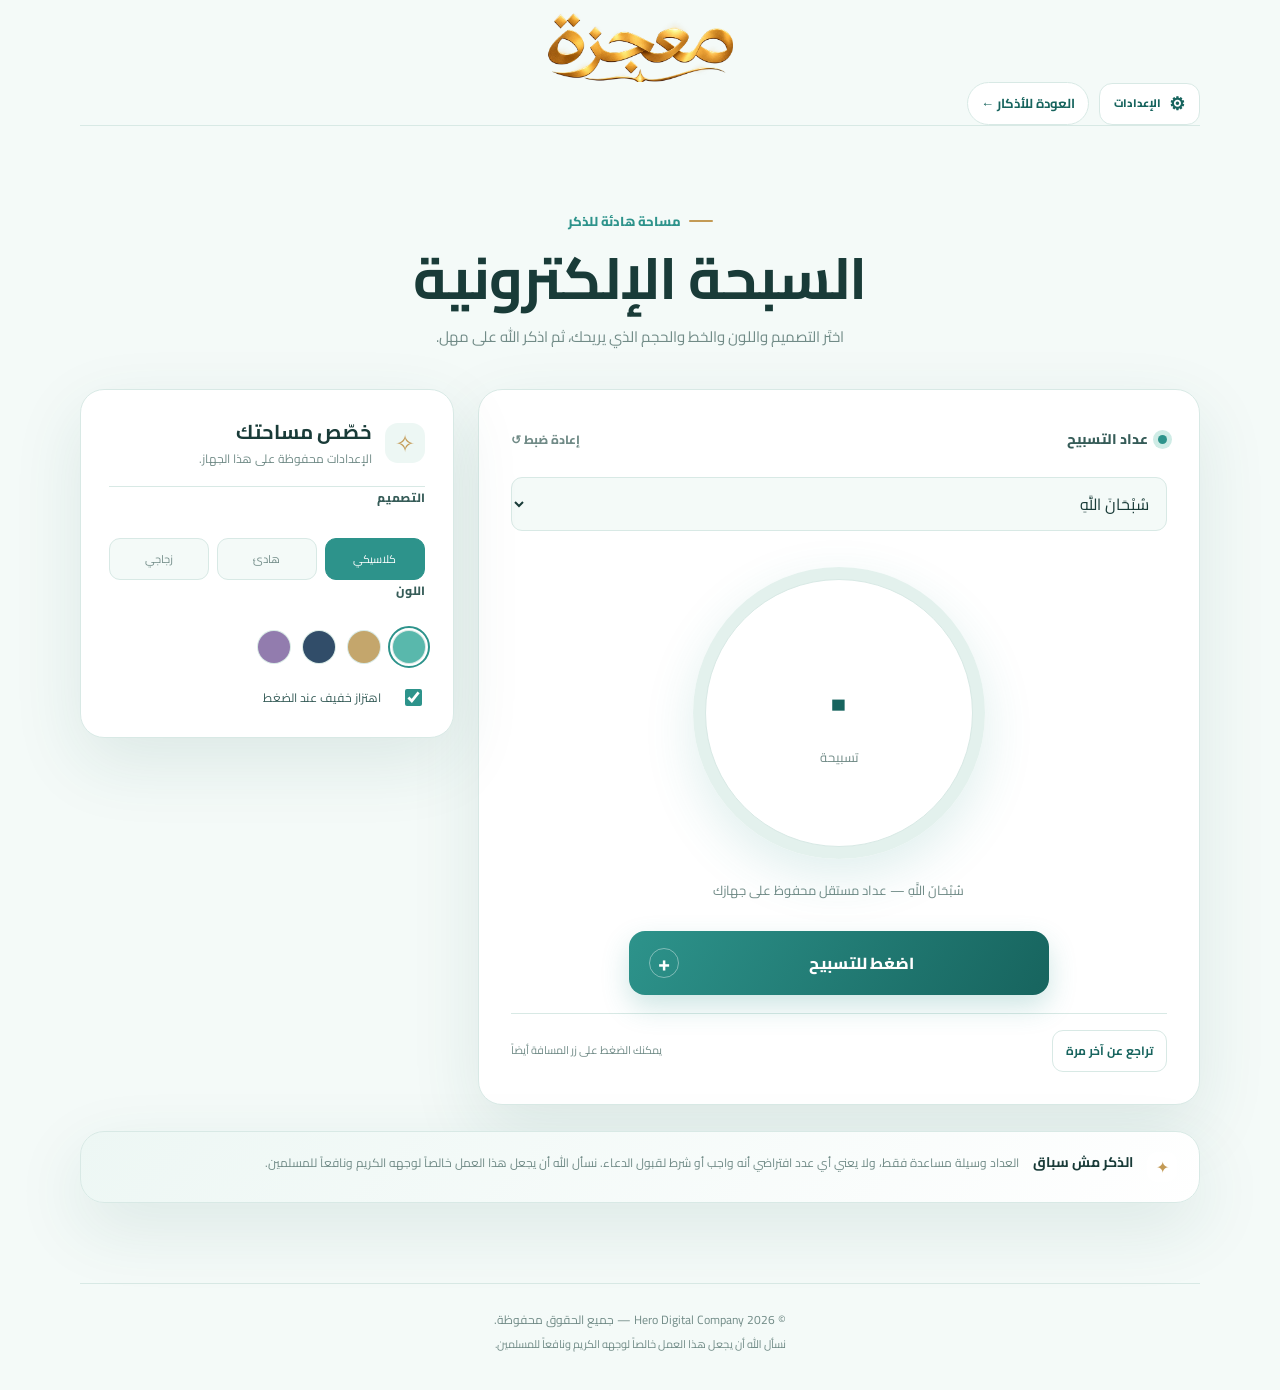
==== tasbih.html @ 2f0b6788 "Add files via upload Add Ma3jiza website files" ====
<!doctype html>
<html lang="ar" dir="rtl">
<head>
  <meta charset="utf-8">
  <meta name="viewport" content="width=device-width,initial-scale=1,viewport-fit=cover"><meta name="apple-mobile-web-app-capable" content="yes"><meta name="apple-mobile-web-app-title" content="معجزة"><meta name="mobile-web-app-capable" content="yes">
  <meta name="theme-color" content="#eaf6f3">
  <meta name="description" content="السبحة الإلكترونية من معجزة — عداد هادئ قابل للتخصيص.">
  <title>السبحة الإلكترونية | معجزة</title>
  <link rel="icon" href="app-icon-192.png" type="image/png"><link rel="apple-touch-icon" href="app-icon-192.png">
  <link rel="manifest" href="manifest.webmanifest">
  <link rel="preconnect" href="https://fonts.googleapis.com">
  <link rel="preconnect" href="https://fonts.gstatic.com" crossorigin>
  <link href="https://fonts.googleapis.com/css2?family=Amiri:wght@400;700&family=Cairo:wght@400;500;600;700;800&family=Noto+Naskh+Arabic:wght@400;500;600;700&family=Noto+Sans+Arabic:wght@400;500;600;700&family=Tajawal:wght@400;500;700;800&display=swap" rel="stylesheet">
  <link rel="stylesheet" href="tasbih-page.css">
</head>
<body data-theme="mint" data-layout="classic">
  <header class="tasbih-header">
    <a class="brand" href="index.html" aria-label="العودة إلى الرئيسية"><span class="brand-wordmark"><img src="logo-wordmark.png" alt="معجزة"></span></a>
    <div class="tasbih-header-actions"><button class="settings-trigger" id="settingsToggle" type="button" aria-haspopup="dialog" aria-controls="settingsDialog"><span aria-hidden="true">⚙</span><span>الإعدادات</span></button><a class="back-link" href="index.html">العودة للأذكار ←</a></div>
  </header>
  <main class="tasbih-shell">
    <section class="intro"><div class="eyebrow">مساحة هادئة للذكر</div><h1>السبحة الإلكترونية</h1><p>اختَر التصميم واللون والخط والحجم الذي يريحك، ثم اذكر الله على مهل.</p></section>
    <section class="tasbih-workspace">
      <div class="tasbih-card">
        <div class="tasbih-top"><span class="live-dot"></span><span>عداد التسبيح</span><button id="reset" class="text-button">إعادة ضبط ↺</button></div>
        <select id="dhikr" class="dhikr-select" aria-label="اختيار الذكر"><option>سُبْحَانَ اللَّهِ</option><option>الْحَمْدُ لِلَّهِ</option><option>اللَّهُ أَكْبَرُ</option><option>أَسْتَغْفِرُ اللَّهَ وَأَتُوبُ إِلَيْهِ</option><option>سُبْحَانَ اللَّهِ وَبِحَمْدِهِ</option><option>لَا إِلَهَ إِلَّا اللَّهُ</option></select>
        <div class="counter-area"><div class="counter-ring"><div class="counter-inner"><span id="count" aria-live="polite">0</span><small>تسبيحة</small></div></div><p id="message">عداد مستقل محفوظ على جهازك</p></div>
        <button id="tap" class="tap-button"><span>اضغط للتسبيح</span><b>+</b></button>
        <div class="tasbih-bottom"><button id="undo" class="secondary-button">تراجع عن آخر مرة</button><span>يمكنك الضغط على زر المسافة أيضاً</span></div>
      </div>
      <aside class="customizer" aria-label="تخصيص السبحة">
        <div class="customizer-heading"><span class="spark">✧</span><div><h2>خصّص مساحتك</h2><p>الإعدادات محفوظة على هذا الجهاز.</p></div></div>
        <fieldset><legend>التصميم</legend><div class="option-grid layouts"><button data-layout="classic" class="option active">كلاسيكي</button><button data-layout="minimal" class="option">هادئ</button><button data-layout="glass" class="option">زجاجي</button></div></fieldset>
        <fieldset><legend>اللون</legend><div class="swatches"><button class="swatch mint active" data-theme="mint" aria-label="فيروزي"></button><button class="swatch sand" data-theme="sand" aria-label="رملي"></button><button class="swatch night" data-theme="night" aria-label="ليلي"></button><button class="swatch lavender" data-theme="lavender" aria-label="لافندر"></button></div></fieldset>
        <label class="toggle"><input id="vibrate" type="checkbox" checked><span></span> اهتزاز خفيف عند الضغط</label>
      </aside>
    </section>
    <section class="note"><strong>الذكر مش سباق</strong><p>العداد وسيلة مساعدة فقط، ولا يعني أي عدد افتراضي أنه واجب أو شرط لقبول الدعاء. نسأل الله أن يجعل هذا العمل خالصاً لوجهه الكريم ونافعاً للمسلمين.</p></section>
  </main>
  <dialog id="settingsDialog" class="settings-dialog" aria-labelledby="settingsTitle"><button id="closeSettings" class="dialog-close" type="button" aria-label="إغلاق">×</button><div class="eyebrow">مساحتك أنت</div><h2 id="settingsTitle">إعدادات معجزة</h2><p class="settings-intro">الاختيارات تُحفظ على هذا الجهاز وتعمل في الصفحة الرئيسية والسبحة.</p><div class="settings-grid"><label class="settings-field"><span>اسمك (اختياري)</span><input id="profileName" type="text" maxlength="40" placeholder="مثلاً: أحمد" autocomplete="name"></label><label class="settings-field"><span>عمرك (اختياري)</span><input id="profileAge" type="number" min="1" max="120" inputmode="numeric" placeholder="مثلاً: 28"></label></div><label class="settings-field full-field"><span>نوع الخط</span><select id="font" class="control-select" aria-label="اختيار الخط"><option value="Cairo">القاهرة</option><option value="Amiri">أميري</option><option value="Noto Naskh Arabic">نسخ عربي</option><option value="Noto Sans Arabic">نسخ حديث</option><option value="Tajawal">تجوال</option></select></label><label class="settings-field full-field"><span>حجم كل الواجهة <output id="sizeValue">100%</output></span><input id="fontSize" type="range" min="75" max="200" step="5" aria-label="حجم كل الواجهة"></label><button class="settings-save" id="saveSettings" type="button">حفظ الإعدادات</button></dialog>
  <footer>© 2026 Hero Digital Company — جميع الحقوق محفوظة.<br><span>نسأل الله أن يجعل هذا العمل خالصاً لوجهه الكريم ونافعاً للمسلمين.</span></footer>
  <script src="tasbih.js"></script>
  <script>if ('serviceWorker' in navigator) navigator.serviceWorker.register('sw.js').catch(()=>{});</script>
</body>
</html>
---- tasbih-page.css ----
/* =========================================================
   معجزة — Tasbih Design System
   RTL-first, fluid, accessible, and deliberately aligned.
   ========================================================= */
*{box-sizing:border-box}
:root{--font:'Cairo',sans-serif;--font-scale:1;--bg:#f4faf8;--surface:#fff;--surface-2:#edf7f4;--surface-3:#e3f1ed;--ink:#193b38;--ink-soft:#365c58;--muted:#718b87;--line:#d8e9e5;--accent:#2d938b;--accent-strong:#17645e;--accent-soft:#cfece6;--gold:#c39a55;--shadow-sm:0 8px 24px rgba(27,91,82,.07);--shadow-lg:0 24px 70px rgba(27,91,82,.11);--radius-lg:24px;--radius-md:16px;--radius-sm:11px;--content:1120px;--gutter:clamp(16px,3vw,32px)}
body[data-theme=sand]{--bg:#fbf8f1;--surface:#fffdf8;--surface-2:#f7efdf;--surface-3:#f0e4ce;--ink:#4d4030;--ink-soft:#69573e;--muted:#927d62;--line:#eadfc9;--accent:#ad8850;--accent-strong:#775a2b;--accent-soft:#f0dfbd;--gold:#af7f35}
body[data-theme=night]{--bg:#0e1c2b;--surface:#172b40;--surface-2:#1d3850;--surface-3:#274963;--ink:#edf6fb;--ink-soft:#c9dce7;--muted:#a0b6c4;--line:#2b4a62;--accent:#74bfd4;--accent-strong:#9bd6e5;--accent-soft:#244e64;--gold:#e0b86b}
body[data-theme=lavender]{--bg:#faf8fd;--surface:#fff;--surface-2:#f0ebf8;--surface-3:#e5ddf2;--ink:#40364e;--ink-soft:#625473;--muted:#877a95;--line:#e4dcef;--accent:#8c78aa;--accent-strong:#66517f;--accent-soft:#e5dcf1;--gold:#b18b51}
body{margin:0;min-height:100vh;background:var(--bg);color:var(--ink);font-family:var(--font);font-size:16px;line-height:1.75;direction:rtl;text-rendering:optimizeLegibility;transition:background .3s,color .3s}
button,input,select{font:inherit}button{cursor:pointer}a{color:inherit}fieldset{min-inline-size:0}
.tasbih-header,.tasbih-shell,footer{width:min(var(--content),calc(100% - (var(--gutter)*2)));margin-inline:auto}
.tasbih-header{display:grid;grid-template-columns:1fr auto 1fr;align-items:center;min-height:116px;border-bottom:1px solid var(--line);position:relative}
.tasbih-header>.brand{grid-column:2;display:flex;justify-content:center;align-items:center;text-decoration:none}.brand-wordmark{display:flex;align-items:center;justify-content:center;min-width:0}.brand-wordmark img{display:block;width:clamp(145px,18vw,190px);height:auto;object-fit:contain}
.back-link{grid-column:1;justify-self:start;color:var(--accent-strong);font-size:13px;font-weight:700;text-decoration:none;padding:9px 13px;border:1px solid var(--line);border-radius:999px;background:var(--surface);transition:.2s}.back-link:hover{background:var(--surface-2);border-color:var(--accent)}
.tasbih-shell{padding-bottom:32px}.intro{max-width:690px;margin-inline:auto;text-align:center;padding:clamp(42px,7vw,76px) 0 38px}.eyebrow{display:inline-flex;align-items:center;gap:8px;color:var(--accent);font-size:13px;font-weight:800}.eyebrow:before{content:"";width:24px;height:2px;border-radius:99px;background:var(--gold)}.intro h1{margin:12px 0 10px;font-size:clamp(34px,5vw,58px);line-height:1.18;letter-spacing:-.8px}.intro p{max-width:560px;margin:0 auto;color:var(--muted);font-size:15px;line-height:1.9}
.tasbih-workspace{display:grid;grid-template-columns:minmax(0,1.45fr) minmax(290px,.75fr);gap:24px;align-items:start}.tasbih-card,.customizer,.note{background:var(--surface);border:1px solid var(--line);border-radius:var(--radius-lg);box-shadow:var(--shadow-lg);transition:background .3s,border-color .3s,box-shadow .3s}.tasbih-card{padding:clamp(20px,3vw,32px);display:flex;flex-direction:column;min-width:0}
.tasbih-top{display:flex;align-items:center;gap:10px;min-height:32px;color:var(--ink-soft);font-size:14px;font-weight:800}.live-dot{width:9px;height:9px;flex:0 0 9px;border-radius:50%;background:var(--accent);box-shadow:0 0 0 5px var(--accent-soft)}.text-button{margin-inline-start:auto;border:0;background:transparent;color:var(--muted);font-size:12px;padding:7px 0}.text-button:hover{color:var(--accent-strong)}
.dhikr-select,.control-select{display:block;width:100%;min-height:48px;margin-top:20px;padding:10px 13px;border:1px solid var(--line);border-radius:var(--radius-sm);background:var(--bg);color:var(--ink);outline:none}.dhikr-select:focus,.control-select:focus{border-color:var(--accent);box-shadow:0 0 0 3px var(--accent-soft)}
.counter-area{display:flex;flex-direction:column;align-items:center;justify-content:center;gap:20px;min-height:390px;padding:36px 0 28px;text-align:center}.counter-ring{width:clamp(210px,28vw,292px);height:clamp(210px,28vw,292px);display:grid;place-items:center;position:relative;border-radius:50%;background:conic-gradient(var(--accent) 0deg,var(--surface-3) 0deg 360deg);box-shadow:0 18px 50px rgba(45,147,139,.15)}.counter-ring:before{content:"";position:absolute;inset:12px;border-radius:50%;background:var(--surface);border:1px solid var(--line)}.counter-inner{position:relative;z-index:1;display:flex;flex-direction:column;align-items:center;justify-content:center;gap:2px;min-width:130px;min-height:110px;text-align:center}.counter-inner span{display:block;color:var(--accent-strong);font-size:clamp(56px,7vw,78px);font-weight:800;line-height:1.12;font-variant-numeric:tabular-nums}.counter-inner small{display:block;color:var(--muted);font-size:13px;line-height:1.5}#message{max-width:100%;margin:0;color:var(--muted);font-size:13px;line-height:1.8;overflow-wrap:anywhere}
.tap-button{width:min(420px,100%);min-height:64px;margin-inline:auto;display:flex;align-items:center;justify-content:space-between;gap:16px;padding:14px 20px;border:0;border-radius:var(--radius-md);background:linear-gradient(120deg,var(--accent),var(--accent-strong));color:#fff;box-shadow:0 12px 28px rgba(45,147,139,.23);transition:transform .15s,filter .2s}.tap-button:hover{filter:brightness(1.04)}.tap-button:active{transform:translateY(1px) scale(.99)}.tap-button span{font-size:16px;font-weight:800}.tap-button b{display:grid;place-items:center;width:30px;height:30px;border:1px solid rgba(255,255,255,.4);border-radius:50%;font-size:22px;line-height:1}
.tasbih-bottom{display:flex;align-items:center;justify-content:space-between;gap:14px;min-width:0;margin-top:18px;padding-top:16px;border-top:1px solid var(--line)}.secondary-button{min-height:42px;padding:8px 13px;border:1px solid var(--line);border-radius:var(--radius-sm);background:var(--surface);color:var(--accent-strong);font-size:12px;font-weight:700}.secondary-button:hover{background:var(--surface-2)}.tasbih-bottom>span{min-width:0;color:var(--muted);font-size:11px;line-height:1.7;text-align:left;overflow-wrap:anywhere}
.customizer{padding:clamp(20px,2.5vw,28px);min-width:0}.customizer-heading{display:flex;align-items:center;gap:13px;padding-bottom:18px;border-bottom:1px solid var(--line)}.spark{display:grid;place-items:center;width:40px;height:40px;border-radius:13px;background:var(--surface-2);color:var(--gold);font-size:24px;flex:0 0 40px}.customizer-heading h2{margin:0;font-size:20px;line-height:1.35}.customizer-heading p{margin:4px 0 0;color:var(--muted);font-size:12px;line-height:1.6}.customizer fieldset{padding:20px 0 0;margin:0;border:0}.customizer legend{padding:0;margin-bottom:10px;color:var(--ink-soft);font-size:12px;font-weight:800}.customizer output{float:left;color:var(--accent);font-size:12px;font-weight:800}.option-grid{display:grid;grid-template-columns:repeat(3,minmax(0,1fr));gap:8px}.option{min-height:42px;padding:8px 6px;border:1px solid var(--line);border-radius:var(--radius-sm);background:var(--bg);color:var(--muted);font-size:11px;transition:.2s}.option:hover{border-color:var(--accent)}.option.active{background:var(--accent);border-color:var(--accent);color:#fff}.swatches{display:flex;align-items:center;flex-wrap:wrap;gap:13px}.swatch{width:32px;height:32px;padding:0;border:3px solid transparent;border-radius:50%;box-shadow:0 0 0 1px var(--line);transition:.2s}.swatch:hover{transform:scale(1.06)}.swatch.active{outline:2px solid var(--accent);outline-offset:3px}.swatch.mint{background:#59b8ac}.swatch.sand{background:#c4a66c}.swatch.night{background:#314d69}.swatch.lavender{background:#927cae}input[type=range]{display:block;width:100%;height:6px;accent-color:var(--accent)}.toggle{display:flex;align-items:center;gap:10px;margin-top:23px;color:var(--ink-soft);font-size:12px;line-height:1.6}.toggle input{width:17px;height:17px;accent-color:var(--accent)}
.note{display:flex;align-items:flex-start;gap:14px;margin:26px 0 48px;padding:20px 22px;background:linear-gradient(135deg,var(--surface-2),var(--surface))}.note:before{content:"✦";display:grid;place-items:center;width:30px;height:30px;flex:0 0 30px;border-radius:10px;background:var(--surface);color:var(--gold)}.note strong{display:block;margin-bottom:3px;font-size:14px;line-height:1.5}.note p{margin:0;color:var(--muted);font-size:12px;line-height:1.85}footer{padding:24px 0 34px;border-top:1px solid var(--line);color:var(--muted);font-size:12px;line-height:2;text-align:center;direction:rtl}footer span{font-size:11px}
:focus-visible{outline:3px solid var(--gold);outline-offset:3px}
/* Scale script changes leaf text only. Flow rules never multiply font sizes. */
.large-font .tasbih-header{min-height:132px}.large-font .tasbih-workspace{grid-template-columns:1fr}.large-font .tasbih-top,.large-font .tasbih-bottom{flex-wrap:wrap;row-gap:12px}.large-font .tasbih-bottom{flex-direction:column;align-items:stretch}.large-font .tasbih-bottom>*{width:100%;text-align:center}.large-font .option-grid{grid-template-columns:1fr}.large-font .counter-area{min-height:480px;padding-block:48px}.large-font .tap-button{min-height:78px}.compact-font .tasbih-workspace{gap:18px}
@media(max-width:820px){.tasbih-workspace{grid-template-columns:1fr}.customizer{order:2}.tasbih-card{order:1}.intro{padding-top:48px}}
@media(max-width:520px){.tasbih-header{grid-template-columns:1fr auto;min-height:100px;row-gap:12px;padding:16px 0}.tasbih-header>.brand{grid-column:1/-1;grid-row:1;justify-self:center}.back-link{grid-column:1;grid-row:2;justify-self:start;font-size:11px}.intro{padding:40px 0 28px}.intro h1{font-size:36px}.intro p{font-size:14px}.tasbih-card,.customizer{border-radius:20px;padding:18px}.tasbih-top{font-size:13px}.counter-area{min-height:340px;padding-block:28px 22px}.counter-ring{width:min(240px,72vw);height:min(240px,72vw)}.tap-button{min-height:60px}.tap-button span{font-size:15px}.tasbih-bottom{align-items:stretch;flex-direction:column}.tasbih-bottom>span{text-align:center}.large-font .tasbih-header{min-height:150px}.large-font .counter-area{min-height:440px}.large-font .counter-ring{width:min(260px,78vw);height:min(260px,78vw)}.large-font .swatches{gap:15px}}
@media(prefers-reduced-motion:reduce){*,*::before,*::after{transition:none!important;animation:none!important}}
/* V24 — standalone tasbih text alignment pass. */
body{direction:rtl;text-align:right}.intro{text-align:center}.tasbih-top{direction:rtl;text-align:right}.dhikr-select,.control-select{direction:rtl;text-align:right}.counter-area,#message,.counter-inner{text-align:center;direction:rtl}.tap-button{direction:rtl;text-align:right}.tap-button span{flex:1;text-align:center}.tasbih-bottom{direction:rtl}.tasbih-bottom>span{text-align:left}.customizer,.customizer-heading,.customizer fieldset,.customizer legend,.customizer p,.toggle{text-align:right;direction:rtl}.customizer-heading{align-items:center}.customizer output{float:left}.option-grid,.swatches{direction:rtl}.option,.swatch{text-align:center}.note{direction:rtl;text-align:right}.note strong,.note p{text-align:right}.footer{text-align:center;direction:rtl}

/* V25 — Motion System for the standalone tasbih experience. */
@keyframes tasbih-fade-up{from{opacity:0;transform:translateY(14px)}to{opacity:1;transform:translateY(0)}}
@keyframes tasbih-fade-in{from{opacity:0}to{opacity:1}}
@keyframes tasbih-ring-breathe{0%,100%{box-shadow:0 18px 50px rgba(45,147,139,.12)}50%{box-shadow:0 22px 62px rgba(45,147,139,.22)}}
@keyframes tasbih-pulse{0%,100%{box-shadow:0 0 0 0 var(--accent-soft)}50%{box-shadow:0 0 0 7px color-mix(in srgb,var(--accent) 20%,transparent)}}
.tasbih-header{animation:tasbih-fade-in .5s ease both}.intro{animation:tasbih-fade-up .6s .08s ease both}.tasbih-card{animation:tasbih-fade-up .6s .16s ease both}.customizer{animation:tasbih-fade-up .6s .24s ease both}.note{animation:tasbih-fade-up .6s .32s ease both}.counter-ring{animation:tasbih-ring-breathe 4.5s ease-in-out infinite}.live-dot{animation:tasbih-pulse 2.6s ease-in-out infinite}.tap-button,.secondary-button,.text-button,.option,.swatch,.back-link{transition:transform .18s ease,box-shadow .2s ease,background .2s ease,border-color .2s ease,color .2s ease,filter .2s ease}.tap-button:hover,.secondary-button:hover,.option:hover,.back-link:hover{transform:translateY(-2px)}.tap-button:active,.secondary-button:active,.option:active{transform:translateY(0) scale(.98)}.swatch:hover{transform:scale(1.1)}.dhikr-select,.control-select,input[type=range]{transition:border-color .2s ease,box-shadow .2s ease,background .2s ease}.customizer-heading .spark{transition:transform .35s ease,background .25s ease}.customizer-heading:hover .spark{transform:rotate(12deg) scale(1.06)}
@media(prefers-reduced-motion:reduce){body{scroll-behavior:auto}.ambient,.splash-logo,.splash-loader span,.live-dot,.counter-ring,.tasbih-header,.intro,.tasbih-card,.customizer,.note{animation:none!important}.dashboard-panel,.dashboard-quick,.dashboard-link,.focus-card,.progress-card,.analytics-panel,.reminders-panel,.dhikr-card,.verse-card,.topic-guide,.streak-card{animation:none!important;transition:none!important}.dashboard-quick:hover,.dashboard-link:hover,.focus-card:hover,.progress-card:hover,.analytics-panel:hover,.reminders-panel:hover,.dhikr-card:hover,.verse-card:hover,.topic-guide:hover,.streak-card:hover,.tap-button:hover,.secondary-button:hover,.option:hover,.back-link:hover{transform:none!important}}

/* V26 — shared accessibility scale and settings */
html{--font-scale:1;--font:'Cairo',sans-serif}body{zoom:var(--font-scale);width:calc(100% / var(--font-scale));min-width:0}.settings-trigger{display:inline-flex;align-items:center;justify-content:center;gap:8px;min-height:42px;padding:9px 14px;border:1px solid var(--line);border-radius:13px;background:var(--surface);color:var(--accent-strong);font-size:12px;font-weight:800;transition:.2s}.settings-trigger:hover{transform:translateY(-2px);border-color:var(--accent);background:var(--surface-2)}.settings-trigger span:first-child{font-size:18px;line-height:1}.settings-dialog{border:1px solid var(--line);border-radius:24px;background:var(--surface);color:var(--ink);width:min(560px,calc(100% - 28px));padding:30px;box-shadow:0 30px 100px rgba(22,60,55,.2)}.settings-dialog::backdrop{background:rgba(23,63,59,.4);backdrop-filter:blur(5px)}.settings-dialog h2{margin:10px 0 6px;font-size:25px}.settings-intro{margin:0 0 20px;color:var(--muted);font-size:12px;line-height:1.9}.settings-grid{display:grid;grid-template-columns:1.3fr .7fr;gap:12px}.settings-field{display:flex;flex-direction:column;gap:7px;margin-top:13px;color:var(--muted);font-size:12px;font-weight:700}.settings-field input,.settings-field select{width:100%;min-height:46px;padding:9px 12px;border:1px solid var(--line);border-radius:12px;background:var(--bg);color:var(--ink);outline:0}.settings-field input:focus,.settings-field select:focus{border-color:var(--accent);box-shadow:0 0 0 3px var(--accent-soft)}.settings-field output{float:left;color:var(--accent);font-weight:800}.full-field{margin-top:16px}.settings-save{width:100%;min-height:48px;margin-top:20px;border:0;border-radius:13px;background:linear-gradient(135deg,var(--accent),var(--accent-strong));color:#fff;font-size:13px;font-weight:800}.tasbih-header-actions{grid-column:1;justify-self:start;display:flex;align-items:center;gap:10px}.tasbih-header-actions .back-link{grid-column:auto}.tasbih-header-actions .settings-trigger{font-size:11px}
@media(max-width:520px){.settings-grid{grid-template-columns:1fr}.settings-dialog{padding:24px 18px}.tasbih-header-actions{width:100%;justify-content:space-between;gap:8px}.tasbih-header-actions .settings-trigger,.tasbih-header-actions .back-link{flex:1;text-align:center}}
/* V27 — polished motion for the standalone tasbih page */
:root{--ease-smooth:cubic-bezier(.22,1,.36,1);--ease-soft:cubic-bezier(.16,1,.3,1);--motion-fast:.18s;--motion-base:.32s;--motion-slow:.52s}
body{transition:background-color .45s var(--ease-soft),color .45s var(--ease-soft)}
@keyframes tasbih-page-arrive{from{opacity:0;transform:translateY(16px)}to{opacity:1;transform:translateY(0)}}@keyframes settings-arrive{from{opacity:0;transform:translateY(18px) scale(.97)}to{opacity:1;transform:translateY(0) scale(1)}}@keyframes backdrop-in{from{opacity:0}to{opacity:1}}
.tasbih-card,.customizer,.note{animation:tasbih-page-arrive .56s var(--ease-smooth) both}.customizer{animation-delay:.08s}.note{animation-delay:.16s}.settings-dialog[open]{animation:settings-arrive .38s var(--ease-smooth) both}.settings-dialog::backdrop{animation:backdrop-in .3s ease both}button,a{transition:transform var(--motion-fast) var(--ease-smooth),background-color var(--motion-base) var(--ease-soft),border-color var(--motion-base) var(--ease-soft),color var(--motion-base) var(--ease-soft),box-shadow var(--motion-base) var(--ease-soft),filter var(--motion-base) var(--ease-soft)}button:active:not(:disabled),a:active{transform:scale(.97)}.tap-button,.settings-save{position:relative;overflow:hidden}.tap-button::after,.settings-save::after{content:"";position:absolute;inset:0;background:linear-gradient(110deg,transparent 20%,rgba(255,255,255,.22) 50%,transparent 80%);transform:translateX(-120%);transition:transform .7s var(--ease-smooth);pointer-events:none}.tap-button:hover::after,.settings-save:hover::after{transform:translateX(120%)}.tasbih-card:hover,.customizer:hover,.note:hover{transform:translateY(-4px);box-shadow:0 28px 76px rgba(27,91,82,.15)}.option:hover,.secondary-button:hover,.text-button:hover,.back-link:hover,.settings-trigger:hover{transform:translateY(-2px)}.swatch:hover{transform:scale(1.12)}.dhikr-select:focus,.control-select:focus,.settings-field input:focus,.settings-field select:focus{transform:translateY(-1px)}
@media(prefers-reduced-motion:reduce){*,*::before,*::after{animation-duration:.01ms!important;animation-iteration-count:1!important;transition-duration:.01ms!important;scroll-behavior:auto!important}.tasbih-card:hover,.customizer:hover,.note:hover,.option:hover,.secondary-button:hover,.text-button:hover,.back-link:hover,.settings-trigger:hover{transform:none!important}.tap-button::after,.settings-save::after{display:none}}
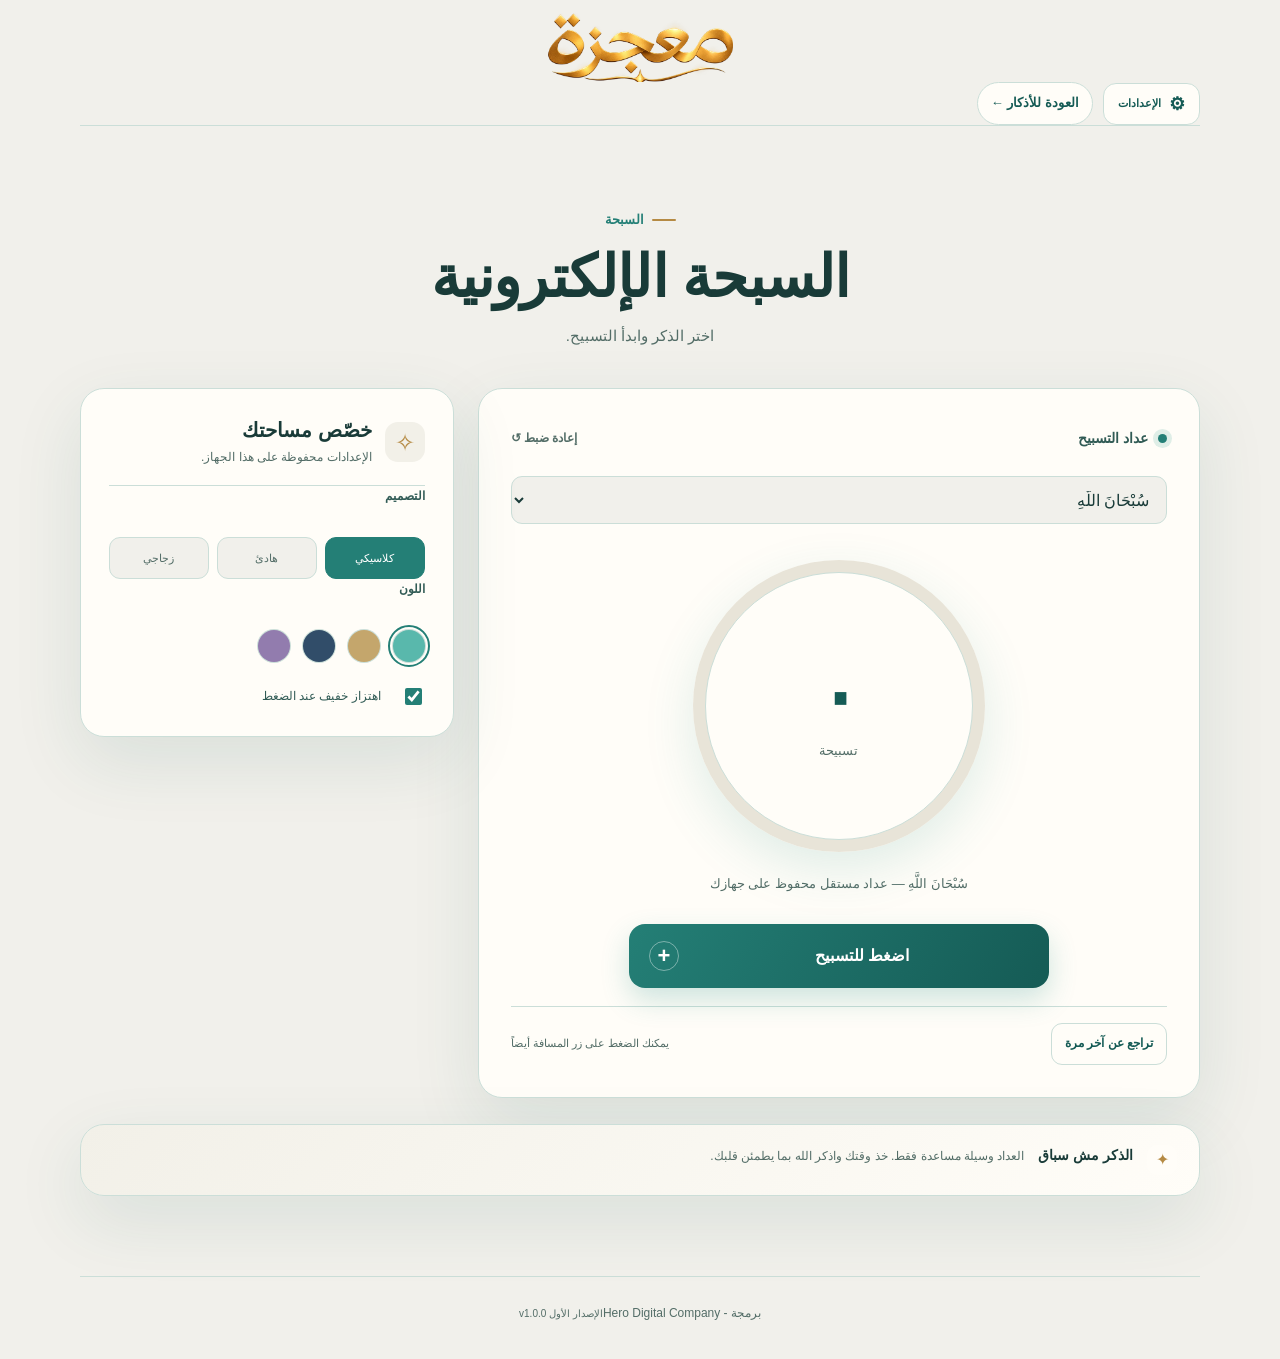
==== commit 9f29c491: "Add files via upload" ====
--- a/tasbih.html
+++ b/tasbih.html
@@ -4,14 +4,32 @@
   <meta charset="utf-8">
   <meta name="viewport" content="width=device-width,initial-scale=1,viewport-fit=cover"><meta name="apple-mobile-web-app-capable" content="yes"><meta name="apple-mobile-web-app-title" content="معجزة"><meta name="mobile-web-app-capable" content="yes">
   <meta name="theme-color" content="#eaf6f3">
-  <meta name="description" content="السبحة الإلكترونية من معجزة — عداد هادئ قابل للتخصيص.">
-  <title>السبحة الإلكترونية | معجزة</title>
-  <link rel="icon" href="app-icon-192.png" type="image/png"><link rel="apple-touch-icon" href="app-icon-192.png">
+  <meta name="description" content="سبحة إلكترونية عربية هادئة لحساب التسبيح والذكر، مع حفظ التقدم محليًا على جهازك.">
+  <title>السبحة الإلكترونية | معجزة أذكار وقرآن</title>
+  <link rel="icon" href="favicon.svg" type="image/svg+xml">
+  <link rel="icon" href="favicon.ico" sizes="any">
+  <link rel="icon" href="favicon-32.png" type="image/png" sizes="32x32">
+  <link rel="icon" href="favicon-16.png" type="image/png" sizes="16x16">
+  <link rel="apple-touch-icon" href="apple-touch-icon.png" sizes="180x180">
   <link rel="manifest" href="manifest.webmanifest">
-  <link rel="preconnect" href="https://fonts.googleapis.com">
-  <link rel="preconnect" href="https://fonts.gstatic.com" crossorigin>
-  <link href="https://fonts.googleapis.com/css2?family=Amiri:wght@400;700&family=Cairo:wght@400;500;600;700;800&family=Noto+Naskh+Arabic:wght@400;500;600;700&family=Noto+Sans+Arabic:wght@400;500;600;700&family=Tajawal:wght@400;500;700;800&display=swap" rel="stylesheet">
   <link rel="stylesheet" href="tasbih-page.css">
+
+  <!-- SEO metadata -->
+  <link rel="canonical" href="https://mo3giza.herodigitalcompany.workers.dev/tasbih.html">
+  <meta name="version" content="v1.0.0">
+  <meta name="keywords" content="معجزة, أذكار, أذكار الصباح, أذكار المساء, قرآن, قراءة القرآن, أدعية, سبحة إلكترونية">
+  <meta property="og:locale" content="ar_AR">
+  <meta property="og:site_name" content="معجزة | أذكار وقرآن">
+  <meta property="og:title" content="السبحة الإلكترونية | معجزة أذكار وقرآن">
+  <meta property="og:description" content="سبحة إلكترونية عربية هادئة لحساب التسبيح والذكر، مع حفظ التقدم محليًا على جهازك.">
+  <meta property="og:url" content="https://mo3giza.herodigitalcompany.workers.dev/tasbih.html">
+  <meta property="og:image" content="https://mo3giza.herodigitalcompany.workers.dev/app-icon-512.png">
+  <meta property="og:image:alt" content="شعار معجزة">
+  <meta name="twitter:card" content="summary_large_image">
+  <meta name="twitter:title" content="السبحة الإلكترونية | معجزة أذكار وقرآن">
+  <meta name="twitter:description" content="سبحة إلكترونية عربية هادئة لحساب التسبيح والذكر، مع حفظ التقدم محليًا على جهازك.">
+  <meta name="twitter:image" content="https://mo3giza.herodigitalcompany.workers.dev/app-icon-512.png">
+  <!-- End SEO metadata -->
 </head>
 <body data-theme="mint" data-layout="classic">
   <header class="tasbih-header">
@@ -19,11 +37,11 @@
     <div class="tasbih-header-actions"><button class="settings-trigger" id="settingsToggle" type="button" aria-haspopup="dialog" aria-controls="settingsDialog"><span aria-hidden="true">⚙</span><span>الإعدادات</span></button><a class="back-link" href="index.html">العودة للأذكار ←</a></div>
   </header>
   <main class="tasbih-shell">
-    <section class="intro"><div class="eyebrow">مساحة هادئة للذكر</div><h1>السبحة الإلكترونية</h1><p>اختَر التصميم واللون والخط والحجم الذي يريحك، ثم اذكر الله على مهل.</p></section>
+    <section class="intro"><div class="eyebrow">السبحة</div><h1>السبحة الإلكترونية</h1><p>اختر الذكر وابدأ التسبيح.</p></section>
     <section class="tasbih-workspace">
       <div class="tasbih-card">
         <div class="tasbih-top"><span class="live-dot"></span><span>عداد التسبيح</span><button id="reset" class="text-button">إعادة ضبط ↺</button></div>
-        <select id="dhikr" class="dhikr-select" aria-label="اختيار الذكر"><option>سُبْحَانَ اللَّهِ</option><option>الْحَمْدُ لِلَّهِ</option><option>اللَّهُ أَكْبَرُ</option><option>أَسْتَغْفِرُ اللَّهَ وَأَتُوبُ إِلَيْهِ</option><option>سُبْحَانَ اللَّهِ وَبِحَمْدِهِ</option><option>لَا إِلَهَ إِلَّا اللَّهُ</option></select>
+        <select id="dhikr" class="dhikr-select" aria-label="اختيار الذكر"><option>سُبْحَانَ اللَّهِ</option><option>الْحَمْدُ لِلَّهِ</option><option>اللَّهُ أَكْبَرُ</option><option>أَسْتَغْفِرُ اللَّهَ وَأَتُوبُ إِلَيْهِ</option><option>سُبْحَانَ اللَّهِ وَبِحَمْدِهِ</option><option>لَا إِلَهَ إِلَّا اللَّهُ</option><option>اللَّهُمَّ صَلِّ وَسَلِّمْ وَبَارِكْ عَلَى نَبِيِّنَا مُحَمَّدٍ ﷺ</option></select>
         <div class="counter-area"><div class="counter-ring"><div class="counter-inner"><span id="count" aria-live="polite">0</span><small>تسبيحة</small></div></div><p id="message">عداد مستقل محفوظ على جهازك</p></div>
         <button id="tap" class="tap-button"><span>اضغط للتسبيح</span><b>+</b></button>
         <div class="tasbih-bottom"><button id="undo" class="secondary-button">تراجع عن آخر مرة</button><span>يمكنك الضغط على زر المسافة أيضاً</span></div>
@@ -35,11 +53,11 @@
         <label class="toggle"><input id="vibrate" type="checkbox" checked><span></span> اهتزاز خفيف عند الضغط</label>
       </aside>
     </section>
-    <section class="note"><strong>الذكر مش سباق</strong><p>العداد وسيلة مساعدة فقط، ولا يعني أي عدد افتراضي أنه واجب أو شرط لقبول الدعاء. نسأل الله أن يجعل هذا العمل خالصاً لوجهه الكريم ونافعاً للمسلمين.</p></section>
+    <section class="note"><strong>الذكر مش سباق</strong><p>العداد وسيلة مساعدة فقط. خذ وقتك واذكر الله بما يطمئن قلبك.</p></section>
   </main>
-  <dialog id="settingsDialog" class="settings-dialog" aria-labelledby="settingsTitle"><button id="closeSettings" class="dialog-close" type="button" aria-label="إغلاق">×</button><div class="eyebrow">مساحتك أنت</div><h2 id="settingsTitle">إعدادات معجزة</h2><p class="settings-intro">الاختيارات تُحفظ على هذا الجهاز وتعمل في الصفحة الرئيسية والسبحة.</p><div class="settings-grid"><label class="settings-field"><span>اسمك (اختياري)</span><input id="profileName" type="text" maxlength="40" placeholder="مثلاً: أحمد" autocomplete="name"></label><label class="settings-field"><span>عمرك (اختياري)</span><input id="profileAge" type="number" min="1" max="120" inputmode="numeric" placeholder="مثلاً: 28"></label></div><label class="settings-field full-field"><span>نوع الخط</span><select id="font" class="control-select" aria-label="اختيار الخط"><option value="Cairo">القاهرة</option><option value="Amiri">أميري</option><option value="Noto Naskh Arabic">نسخ عربي</option><option value="Noto Sans Arabic">نسخ حديث</option><option value="Tajawal">تجوال</option></select></label><label class="settings-field full-field"><span>حجم كل الواجهة <output id="sizeValue">100%</output></span><input id="fontSize" type="range" min="75" max="200" step="5" aria-label="حجم كل الواجهة"></label><button class="settings-save" id="saveSettings" type="button">حفظ الإعدادات</button></dialog>
-  <footer>© 2026 Hero Digital Company — جميع الحقوق محفوظة.<br><span>نسأل الله أن يجعل هذا العمل خالصاً لوجهه الكريم ونافعاً للمسلمين.</span></footer>
+  <dialog id="settingsDialog" class="settings-dialog" aria-labelledby="settingsTitle"><button id="closeSettings" class="dialog-close" type="button" aria-label="إغلاق">×</button><div class="eyebrow">مساحتك أنت</div><h2 id="settingsTitle">إعدادات معجزة</h2><p class="settings-intro">اختياراتك محفوظة لك في الصفحة الرئيسية والسبحة.</p><div class="settings-grid"><label class="settings-field"><span>اسمك (اختياري)</span><input id="profileName" type="text" maxlength="40" placeholder="مثلاً: أحمد" autocomplete="name"></label></div><label class="settings-field full-field"><span>نوع الخط</span><select id="font" class="control-select" aria-label="اختيار الخط"><option value="Cairo">القاهرة</option><option value="Amiri">أميري</option><option value="Noto Naskh Arabic">نسخ عربي</option><option value="Noto Sans Arabic">نسخ حديث</option><option value="Tajawal">تجوال</option><option value="IBM Plex Sans Arabic">IBM Plex Sans Arabic — مودرن</option><option value="Readex Pro">Readex Pro — عصري</option><option value="Rubik">Rubik — واضح</option><option value="Alexandria">Alexandria — هندسي</option><option value="Baloo Bhaijaan 2">Baloo Bhaijaan 2 — ودود</option></select></label><label class="settings-field full-field"><span>حجم النصوص فقط <output id="sizeValue">100%</output></span><input id="fontSize" type="range" min="75" max="200" step="5" aria-label="حجم النصوص فقط"></label><button class="settings-save" id="saveSettings" type="button">حفظ الإعدادات</button></dialog>
+  <footer>برمجة - Hero Digital Company<small class="release-version">الإصدار الأول v1.0.0</small></footer>
   <script src="tasbih.js"></script>
-  <script>if ('serviceWorker' in navigator) navigator.serviceWorker.register('sw.js').catch(()=>{});</script>
+  <script>if ('serviceWorker' in navigator) navigator.serviceWorker.register('sw.js?v=20261015-mobile-fix-2').catch(()=>{});</script>
 </body>
 </html>
--- a/tasbih-page.css
+++ b/tasbih-page.css
@@ -48,3 +48,35 @@
 @keyframes tasbih-page-arrive{from{opacity:0;transform:translateY(16px)}to{opacity:1;transform:translateY(0)}}@keyframes settings-arrive{from{opacity:0;transform:translateY(18px) scale(.97)}to{opacity:1;transform:translateY(0) scale(1)}}@keyframes backdrop-in{from{opacity:0}to{opacity:1}}
 .tasbih-card,.customizer,.note{animation:tasbih-page-arrive .56s var(--ease-smooth) both}.customizer{animation-delay:.08s}.note{animation-delay:.16s}.settings-dialog[open]{animation:settings-arrive .38s var(--ease-smooth) both}.settings-dialog::backdrop{animation:backdrop-in .3s ease both}button,a{transition:transform var(--motion-fast) var(--ease-smooth),background-color var(--motion-base) var(--ease-soft),border-color var(--motion-base) var(--ease-soft),color var(--motion-base) var(--ease-soft),box-shadow var(--motion-base) var(--ease-soft),filter var(--motion-base) var(--ease-soft)}button:active:not(:disabled),a:active{transform:scale(.97)}.tap-button,.settings-save{position:relative;overflow:hidden}.tap-button::after,.settings-save::after{content:"";position:absolute;inset:0;background:linear-gradient(110deg,transparent 20%,rgba(255,255,255,.22) 50%,transparent 80%);transform:translateX(-120%);transition:transform .7s var(--ease-smooth);pointer-events:none}.tap-button:hover::after,.settings-save:hover::after{transform:translateX(120%)}.tasbih-card:hover,.customizer:hover,.note:hover{transform:translateY(-4px);box-shadow:0 28px 76px rgba(27,91,82,.15)}.option:hover,.secondary-button:hover,.text-button:hover,.back-link:hover,.settings-trigger:hover{transform:translateY(-2px)}.swatch:hover{transform:scale(1.12)}.dhikr-select:focus,.control-select:focus,.settings-field input:focus,.settings-field select:focus{transform:translateY(-1px)}
 @media(prefers-reduced-motion:reduce){*,*::before,*::after{animation-duration:.01ms!important;animation-iteration-count:1!important;transition-duration:.01ms!important;scroll-behavior:auto!important}.tasbih-card:hover,.customizer:hover,.note:hover,.option:hover,.secondary-button:hover,.text-button:hover,.back-link:hover,.settings-trigger:hover{transform:none!important}.tap-button::after,.settings-save::after{display:none}}
+
+/* First release shared identity */
+:root { --bg:#f1f0eb; --surface:#fffdf8; --surface-2:#f2f0e8; --surface-3:#e8e4d8; --ink:#203a32; --ink-soft:#416257; --muted:#77847d; --line:#ddd9ce; --accent:#2d806b; --accent-strong:#1d5948; --accent-soft:#dfeee7; --gold:#b58a43; }
+body[data-theme=sand], body[data-theme=lavender], body[data-theme=night] { --accent:#2d806b; --accent-strong:#1d5948; }
+footer { color:#806834; }
+
+/* Light-mode contrast corrections for the standalone tasbih screen. */
+body[data-theme="mint"]{--ink:#193b38;--ink-soft:#315b55;--muted:#536d67;--line:#cbded8;--accent:#247f76;--accent-strong:#155b55;}
+body[data-theme="sand"]{--ink:#403528;--ink-soft:#5b4936;--muted:#6c5b47;--line:#dfd3bd;--accent:#956f2f;--accent-strong:#684b20;}
+body[data-theme="lavender"]{--ink:#3d334c;--ink-soft:#594c6b;--muted:#685c75;--line:#d9d0e5;--accent:#735e97;--accent-strong:#55417b;}
+body[data-theme="mint"] .tasbih-note p,body[data-theme="sand"] .tasbih-note p,body[data-theme="lavender"] .tasbih-note p{color:var(--muted)}
+body[data-theme="mint"] footer,body[data-theme="sand"] footer,body[data-theme="lavender"] footer{color:var(--muted)}
+
+@font-face{font-family:'Cairo';src:url('fonts/Cairo-400.woff2') format('woff2');font-weight:400;font-display:swap}
+@font-face{font-family:'Tajawal';src:url('fonts/Tajawal-400.woff2') format('woff2');font-weight:400;font-display:swap}
+@font-face{font-family:'Amiri';src:url('fonts/Amiri-400.woff2') format('woff2');font-weight:400;font-display:swap}
+@font-face{font-family:'Noto Sans Arabic';src:url('fonts/NotoSansArabic-400.woff2') format('woff2');font-weight:400;font-display:swap}
+@font-face{font-family:'Noto Naskh Arabic';src:url('fonts/NotoNaskhArabic-400.woff2') format('woff2');font-weight:400;font-display:swap}
+html,body,button,input,select{font-family:var(--font),sans-serif}
+body[data-theme="night"] .tasbih-card,body[data-theme="night"] .customizer,body[data-theme="night"] .note,body[data-theme="night"] .settings-dialog{color:#edf8f5}
+body[data-theme="night"] .tasbih-top,body[data-theme="night"] .customizer-heading p,body[data-theme="night"] .note p,body[data-theme="night"] footer,body[data-theme="night"] .text-button{color:#b8d8d1}
+body[data-theme="night"] .customizer legend,body[data-theme="night"] .toggle{color:#d2e9e3}
+body[data-theme="night"] .option,body[data-theme="night"] .secondary-button{color:#d2e9e3}
+
+
+@font-face{font-family:'IBM Plex Sans Arabic';src:url('fonts/IBMPlexSansArabic-400.woff2') format('woff2');font-weight:400;font-display:swap}
+@font-face{font-family:'Readex Pro';src:url('fonts/ReadexPro-400.woff2') format('woff2');font-weight:400;font-display:swap}
+@font-face{font-family:'Rubik';src:url('fonts/Rubik-400.woff2') format('woff2');font-weight:400;font-display:swap}
+@font-face{font-family:'Alexandria';src:url('fonts/Alexandria-400.woff2') format('woff2');font-weight:400;font-display:swap}
+@font-face{font-family:'Baloo Bhaijaan 2';src:url('fonts/BalooBhaijaan2-400.woff2') format('woff2');font-weight:400;font-display:swap}
+body,body[data-theme]{zoom:1!important;width:auto!important}
+.font-scale-only h1,.font-scale-only h2,.font-scale-only h3,.font-scale-only h4,.font-scale-only h5,.font-scale-only h6,.font-scale-only p,.font-scale-only small,.font-scale-only label,.font-scale-only button,.font-scale-only input,.font-scale-only select,.font-scale-only textarea,.font-scale-only a,.font-scale-only li,.font-scale-only strong,.font-scale-only b{max-width:100%;overflow-wrap:anywhere;white-space:normal}
